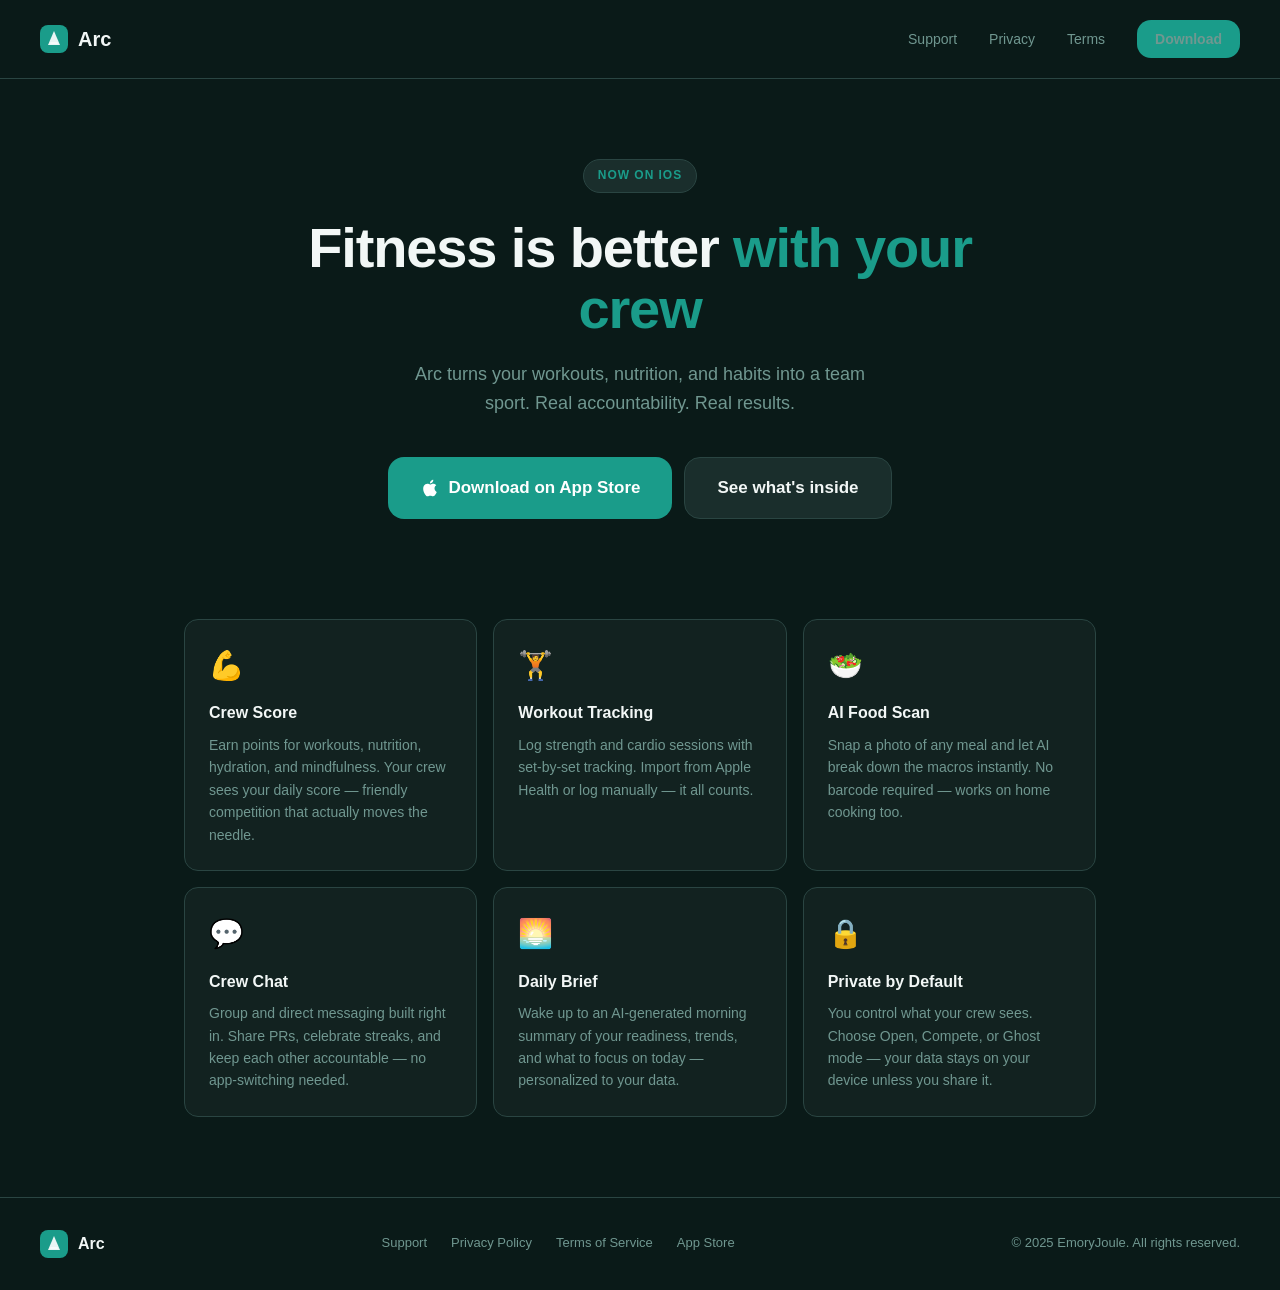
==== index.html @ b476a6c9 "Initial website: runarc.app landing, join, support, privacy, terms" ====
<!DOCTYPE html>
<html lang="en">
<head>
  <meta charset="UTF-8" />
  <meta name="viewport" content="width=device-width, initial-scale=1.0" />
  <title>Arc — Crew Fitness & Accountability</title>
  <meta name="description" content="Arc turns your fitness goals into a team sport. Track workouts, nutrition, and habits with your crew — and hold each other accountable." />
  <meta property="og:title" content="Arc — Crew Fitness & Accountability" />
  <meta property="og:description" content="Track workouts, nutrition, and habits with your crew." />
  <meta property="og:image" content="https://runarc.app/og-image.png" />
  <meta property="og:url" content="https://runarc.app" />
  <meta name="twitter:card" content="summary_large_image" />
  <link rel="stylesheet" href="/style.css" />
  <link rel="icon" href="/favicon.ico" />
</head>
<body>

<nav>
  <a href="/" class="nav-logo">
    <svg viewBox="0 0 28 28" fill="none" xmlns="http://www.w3.org/2000/svg">
      <rect width="28" height="28" rx="8" fill="#1a9c8a"/>
      <path d="M14 6L20 20H8L14 6Z" fill="white" opacity="0.9"/>
      <rect x="10" y="17" width="8" height="2" rx="1" fill="white" opacity="0.6"/>
    </svg>
    Arc
  </a>
  <div class="nav-links">
    <a href="/support">Support</a>
    <a href="/privacy">Privacy</a>
    <a href="/terms">Terms</a>
    <a href="https://apps.apple.com/app/id6771915576" class="btn btn-primary" style="padding: 8px 18px; font-size: 14px;">Download</a>
  </div>
</nav>

<section class="hero">
  <div class="hero-badge">Now on iOS</div>
  <h1>Fitness is better <span>with your crew</span></h1>
  <p>Arc turns your workouts, nutrition, and habits into a team sport. Real accountability. Real results.</p>
  <div class="hero-actions">
    <a href="https://apps.apple.com/app/id6771915576" class="btn btn-primary btn-large">
      <svg width="20" height="20" viewBox="0 0 24 24" fill="currentColor"><path d="M18.71 19.5c-.83 1.24-1.71 2.45-3.05 2.47-1.34.03-1.77-.79-3.29-.79-1.53 0-2 .77-3.27.82-1.31.05-2.3-1.32-3.14-2.53C4.25 17 2.94 12.45 4.7 9.39c.87-1.52 2.43-2.48 4.12-2.51 1.28-.02 2.5.87 3.29.87.78 0 2.26-1.07 3.8-.91.65.03 2.47.26 3.64 1.98-.09.06-2.17 1.28-2.15 3.81.03 3.02 2.65 4.03 2.68 4.04-.03.07-.42 1.44-1.38 2.83M13 3.5c.73-.83 1.94-1.46 2.94-1.5.13 1.17-.34 2.35-1.04 3.19-.69.85-1.83 1.51-2.95 1.42-.15-1.15.41-2.35 1.05-3.11z"/></svg>
      Download on App Store
    </a>
    <a href="#features" class="btn btn-secondary btn-large">See what's inside</a>
  </div>
</section>

<section class="features" id="features">
  <div class="feature-card">
    <span class="feature-icon">💪</span>
    <h3>Crew Score</h3>
    <p>Earn points for workouts, nutrition, hydration, and mindfulness. Your crew sees your daily score — friendly competition that actually moves the needle.</p>
  </div>
  <div class="feature-card">
    <span class="feature-icon">🏋️</span>
    <h3>Workout Tracking</h3>
    <p>Log strength and cardio sessions with set-by-set tracking. Import from Apple Health or log manually — it all counts.</p>
  </div>
  <div class="feature-card">
    <span class="feature-icon">🥗</span>
    <h3>AI Food Scan</h3>
    <p>Snap a photo of any meal and let AI break down the macros instantly. No barcode required — works on home cooking too.</p>
  </div>
  <div class="feature-card">
    <span class="feature-icon">💬</span>
    <h3>Crew Chat</h3>
    <p>Group and direct messaging built right in. Share PRs, celebrate streaks, and keep each other accountable — no app-switching needed.</p>
  </div>
  <div class="feature-card">
    <span class="feature-icon">🌅</span>
    <h3>Daily Brief</h3>
    <p>Wake up to an AI-generated morning summary of your readiness, trends, and what to focus on today — personalized to your data.</p>
  </div>
  <div class="feature-card">
    <span class="feature-icon">🔒</span>
    <h3>Private by Default</h3>
    <p>You control what your crew sees. Choose Open, Compete, or Ghost mode — your data stays on your device unless you share it.</p>
  </div>
</section>

<footer>
  <a href="/" class="nav-logo" style="font-size: 16px;">
    <svg viewBox="0 0 28 28" fill="none" width="22" height="22">
      <rect width="28" height="28" rx="8" fill="#1a9c8a"/>
      <path d="M14 6L20 20H8L14 6Z" fill="white" opacity="0.9"/>
      <rect x="10" y="17" width="8" height="2" rx="1" fill="white" opacity="0.6"/>
    </svg>
    Arc
  </a>
  <div class="footer-links">
    <a href="/support">Support</a>
    <a href="/privacy">Privacy Policy</a>
    <a href="/terms">Terms of Service</a>
    <a href="https://apps.apple.com/app/id6771915576">App Store</a>
  </div>
  <p class="footer-copy">&copy; 2025 EmoryJoule. All rights reserved.</p>
</footer>

</body>
</html>
---- style.css ----
:root {
  --bg: #0a1a18;
  --surface: #122220;
  --surface2: #1a2e2c;
  --border: #2a4542;
  --teal: #1a9c8a;
  --teal-light: #22b89e;
  --text: #f2f7f6;
  --muted: #709790;
  --amber: #f59e0b;
  --radius: 14px;
}

* { box-sizing: border-box; margin: 0; padding: 0; }

html { scroll-behavior: smooth; }

body {
  font-family: -apple-system, BlinkMacSystemFont, 'Segoe UI', Roboto, sans-serif;
  background: var(--bg);
  color: var(--text);
  line-height: 1.6;
  min-height: 100vh;
}

a { color: var(--teal); text-decoration: none; }
a:hover { color: var(--teal-light); }

/* ── Nav ── */
nav {
  display: flex;
  align-items: center;
  justify-content: space-between;
  padding: 20px 40px;
  border-bottom: 1px solid var(--border);
  background: var(--bg);
  position: sticky;
  top: 0;
  z-index: 100;
}

.nav-logo {
  display: flex;
  align-items: center;
  gap: 10px;
  font-size: 20px;
  font-weight: 700;
  color: var(--text);
  text-decoration: none;
}

.nav-logo svg { width: 28px; height: 28px; }

.nav-links { display: flex; gap: 32px; align-items: center; }
.nav-links a { color: var(--muted); font-size: 14px; transition: color 0.2s; }
.nav-links a:hover { color: var(--text); }

/* ── Buttons ── */
.btn {
  display: inline-flex;
  align-items: center;
  gap: 8px;
  padding: 12px 24px;
  border-radius: var(--radius);
  font-size: 15px;
  font-weight: 600;
  cursor: pointer;
  border: none;
  transition: opacity 0.2s, transform 0.1s;
  text-decoration: none;
}
.btn:hover { opacity: 0.88; transform: translateY(-1px); }
.btn:active { transform: translateY(0); }

.btn-primary { background: var(--teal); color: #fff; }
.btn-secondary { background: var(--surface2); color: var(--text); border: 1px solid var(--border); }
.btn-large { padding: 16px 32px; font-size: 17px; border-radius: 16px; }

/* ── Hero ── */
.hero {
  max-width: 720px;
  margin: 0 auto;
  padding: 80px 24px 60px;
  text-align: center;
}

.hero-badge {
  display: inline-block;
  background: var(--surface2);
  border: 1px solid var(--border);
  color: var(--teal);
  font-size: 12px;
  font-weight: 600;
  letter-spacing: 0.08em;
  text-transform: uppercase;
  padding: 6px 14px;
  border-radius: 100px;
  margin-bottom: 24px;
}

h1 {
  font-size: clamp(36px, 6vw, 56px);
  font-weight: 800;
  line-height: 1.1;
  letter-spacing: -0.02em;
  margin-bottom: 20px;
}

h1 span { color: var(--teal); }

.hero p {
  font-size: 18px;
  color: var(--muted);
  margin-bottom: 40px;
  max-width: 500px;
  margin-left: auto;
  margin-right: auto;
}

.hero-actions { display: flex; gap: 12px; justify-content: center; flex-wrap: wrap; }

/* ── Feature grid ── */
.features {
  max-width: 960px;
  margin: 0 auto;
  padding: 40px 24px 80px;
  display: grid;
  grid-template-columns: repeat(auto-fit, minmax(260px, 1fr));
  gap: 16px;
}

.feature-card {
  background: var(--surface);
  border: 1px solid var(--border);
  border-radius: var(--radius);
  padding: 24px;
}

.feature-icon {
  font-size: 28px;
  margin-bottom: 12px;
  display: block;
}

.feature-card h3 {
  font-size: 16px;
  font-weight: 700;
  margin-bottom: 8px;
  color: var(--text);
}

.feature-card p {
  font-size: 14px;
  color: var(--muted);
  line-height: 1.6;
}

/* ── Content page (privacy, terms, support) ── */
.content-page {
  max-width: 720px;
  margin: 0 auto;
  padding: 60px 24px 80px;
}

.content-page h1 {
  font-size: 36px;
  font-weight: 800;
  margin-bottom: 8px;
  text-align: left;
}

.content-page .updated {
  color: var(--muted);
  font-size: 14px;
  margin-bottom: 40px;
}

.content-page h2 {
  font-size: 20px;
  font-weight: 700;
  margin-top: 40px;
  margin-bottom: 12px;
  color: var(--text);
}

.content-page h3 {
  font-size: 16px;
  font-weight: 600;
  margin-top: 24px;
  margin-bottom: 8px;
  color: var(--text);
}

.content-page p {
  color: var(--muted);
  margin-bottom: 16px;
  line-height: 1.7;
}

.content-page ul, .content-page ol {
  padding-left: 20px;
  color: var(--muted);
  margin-bottom: 16px;
}

.content-page li {
  margin-bottom: 8px;
  line-height: 1.6;
}

.content-page a { color: var(--teal); }

.content-divider {
  border: none;
  border-top: 1px solid var(--border);
  margin: 40px 0;
}

/* ── Support cards ── */
.support-grid {
  display: grid;
  grid-template-columns: repeat(auto-fit, minmax(280px, 1fr));
  gap: 16px;
  margin-top: 32px;
}

.support-card {
  background: var(--surface);
  border: 1px solid var(--border);
  border-radius: var(--radius);
  padding: 24px;
}

.support-card h3 {
  font-size: 16px;
  font-weight: 700;
  margin-bottom: 8px;
  color: var(--text);
}

.support-card p { color: var(--muted); font-size: 14px; margin-bottom: 16px; }

/* ── Join / invite page ── */
.join-page {
  min-height: 100vh;
  display: flex;
  flex-direction: column;
  align-items: center;
  justify-content: center;
  padding: 40px 24px;
  text-align: center;
}

.join-card {
  background: var(--surface);
  border: 1px solid var(--border);
  border-radius: 20px;
  padding: 40px 32px;
  max-width: 440px;
  width: 100%;
}

.join-emoji { font-size: 48px; margin-bottom: 16px; display: block; }

.join-card h1 {
  font-size: 26px;
  font-weight: 800;
  margin-bottom: 8px;
  text-align: center;
}

.join-card .from {
  font-size: 15px;
  color: var(--muted);
  margin-bottom: 32px;
}

.join-card .from strong { color: var(--text); }

.join-actions { display: flex; flex-direction: column; gap: 12px; }

.join-note {
  margin-top: 20px;
  font-size: 13px;
  color: var(--muted);
}

/* ── Footer ── */
footer {
  border-top: 1px solid var(--border);
  padding: 32px 40px;
  display: flex;
  align-items: center;
  justify-content: space-between;
  flex-wrap: wrap;
  gap: 16px;
}

.footer-links { display: flex; gap: 24px; flex-wrap: wrap; }
.footer-links a { color: var(--muted); font-size: 13px; transition: color 0.2s; }
.footer-links a:hover { color: var(--text); }

.footer-copy { color: var(--muted); font-size: 13px; }

/* ── Responsive ── */
@media (max-width: 600px) {
  nav { padding: 16px 20px; }
  .nav-links { gap: 16px; }
  footer { padding: 24px 20px; flex-direction: column; align-items: flex-start; }
  .hero { padding: 60px 20px 40px; }
  .features { padding: 20px 20px 60px; }
  .content-page { padding: 40px 20px 60px; }
}
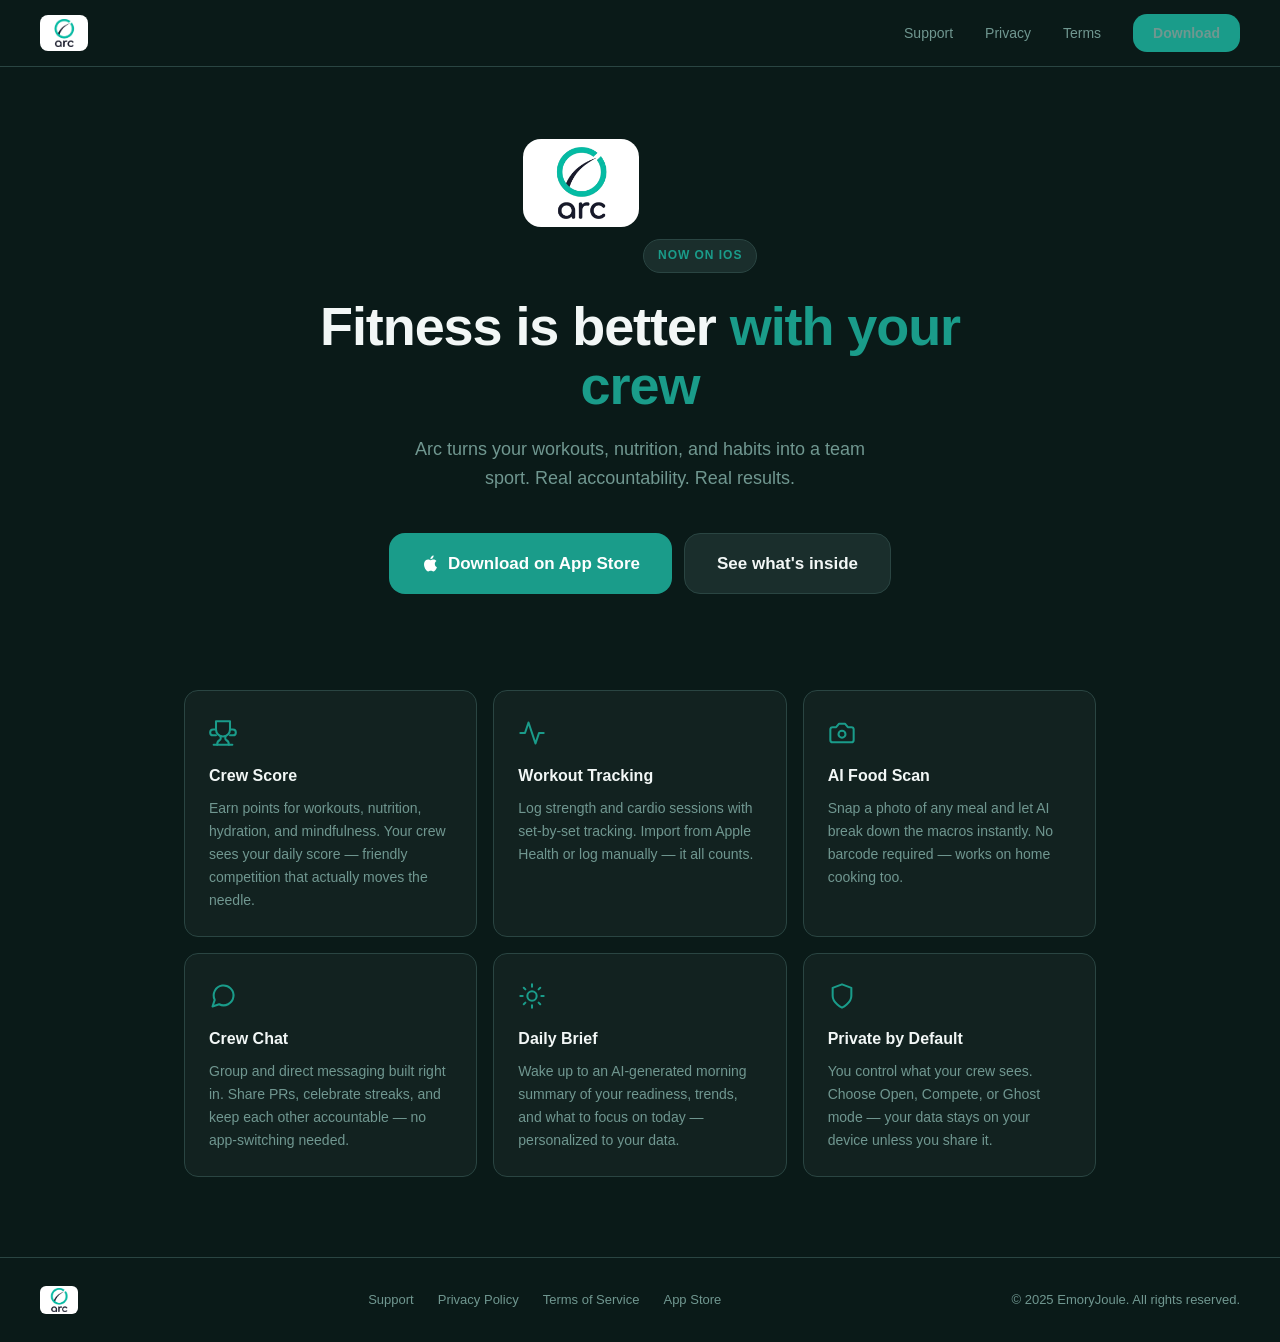
==== commit dea2f667: "Use real Arc logo, fix button text color, replace emoji with SVG icons - Replace placeholder SVG tri" ====
--- a/index.html
+++ b/index.html
@@ -7,38 +7,34 @@
   <meta name="description" content="Arc turns your fitness goals into a team sport. Track workouts, nutrition, and habits with your crew — and hold each other accountable." />
   <meta property="og:title" content="Arc — Crew Fitness & Accountability" />
   <meta property="og:description" content="Track workouts, nutrition, and habits with your crew." />
-  <meta property="og:image" content="https://runarc.app/og-image.png" />
+  <meta property="og:image" content="https://runarc.app/logo.png" />
   <meta property="og:url" content="https://runarc.app" />
   <meta name="twitter:card" content="summary_large_image" />
   <link rel="stylesheet" href="/style.css" />
-  <link rel="icon" href="/favicon.ico" />
+  <link rel="icon" href="/favicon.png" />
 </head>
 <body>
 
 <nav>
   <a href="/" class="nav-logo">
-    <svg viewBox="0 0 28 28" fill="none" xmlns="http://www.w3.org/2000/svg">
-      <rect width="28" height="28" rx="8" fill="#1a9c8a"/>
-      <path d="M14 6L20 20H8L14 6Z" fill="white" opacity="0.9"/>
-      <rect x="10" y="17" width="8" height="2" rx="1" fill="white" opacity="0.6"/>
-    </svg>
-    Arc
+    <img src="/logo.png" alt="Arc" />
   </a>
   <div class="nav-links">
     <a href="/support">Support</a>
     <a href="/privacy">Privacy</a>
     <a href="/terms">Terms</a>
-    <a href="https://apps.apple.com/app/id6771915576" class="btn btn-primary" style="padding: 8px 18px; font-size: 14px;">Download</a>
+    <a href="https://apps.apple.com/app/id6771915576" class="btn btn-primary" style="padding:8px 20px;font-size:14px;">Download</a>
   </div>
 </nav>
 
 <section class="hero">
+  <img src="/logo.png" alt="Arc" class="hero-logo" />
   <div class="hero-badge">Now on iOS</div>
   <h1>Fitness is better <span>with your crew</span></h1>
   <p>Arc turns your workouts, nutrition, and habits into a team sport. Real accountability. Real results.</p>
   <div class="hero-actions">
     <a href="https://apps.apple.com/app/id6771915576" class="btn btn-primary btn-large">
-      <svg width="20" height="20" viewBox="0 0 24 24" fill="currentColor"><path d="M18.71 19.5c-.83 1.24-1.71 2.45-3.05 2.47-1.34.03-1.77-.79-3.29-.79-1.53 0-2 .77-3.27.82-1.31.05-2.3-1.32-3.14-2.53C4.25 17 2.94 12.45 4.7 9.39c.87-1.52 2.43-2.48 4.12-2.51 1.28-.02 2.5.87 3.29.87.78 0 2.26-1.07 3.8-.91.65.03 2.47.26 3.64 1.98-.09.06-2.17 1.28-2.15 3.81.03 3.02 2.65 4.03 2.68 4.04-.03.07-.42 1.44-1.38 2.83M13 3.5c.73-.83 1.94-1.46 2.94-1.5.13 1.17-.34 2.35-1.04 3.19-.69.85-1.83 1.51-2.95 1.42-.15-1.15.41-2.35 1.05-3.11z"/></svg>
+      <svg width="19" height="19" viewBox="0 0 24 24" fill="currentColor" aria-hidden="true"><path d="M18.71 19.5c-.83 1.24-1.71 2.45-3.05 2.47-1.34.03-1.77-.79-3.29-.79-1.53 0-2 .77-3.27.82-1.31.05-2.3-1.32-3.14-2.53C4.25 17 2.94 12.45 4.7 9.39c.87-1.52 2.43-2.48 4.12-2.51 1.28-.02 2.5.87 3.29.87.78 0 2.26-1.07 3.8-.91.65.03 2.47.26 3.64 1.98-.09.06-2.17 1.28-2.15 3.81.03 3.02 2.65 4.03 2.68 4.04-.03.07-.42 1.44-1.38 2.83M13 3.5c.73-.83 1.94-1.46 2.94-1.5.13 1.17-.34 2.35-1.04 3.19-.69.85-1.83 1.51-2.95 1.42-.15-1.15.41-2.35 1.05-3.11z"/></svg>
       Download on App Store
     </a>
     <a href="#features" class="btn btn-secondary btn-large">See what's inside</a>
@@ -46,46 +42,67 @@
 </section>
 
 <section class="features" id="features">
+
   <div class="feature-card">
-    <span class="feature-icon">💪</span>
+    <svg class="feature-icon" width="28" height="28" viewBox="0 0 24 24" fill="none" stroke="currentColor" stroke-width="1.75" stroke-linecap="round" stroke-linejoin="round" aria-hidden="true">
+      <path d="M6 9H3.5a2.5 2.5 0 0 0 0 5H6"/>
+      <path d="M18 9h2.5a2.5 2.5 0 0 1 0 5H18"/>
+      <path d="M4 22h16"/>
+      <path d="M10 14.66V17c0 .55-.47.98-.97 1.21C7.85 18.75 7 20.24 7 22"/>
+      <path d="M14 14.66V17c0 .55.47.98.97 1.21C16.15 18.75 17 20.24 17 22"/>
+      <path d="M18 2H6v7a6 6 0 0 0 12 0V2Z"/>
+    </svg>
     <h3>Crew Score</h3>
     <p>Earn points for workouts, nutrition, hydration, and mindfulness. Your crew sees your daily score — friendly competition that actually moves the needle.</p>
   </div>
+
   <div class="feature-card">
-    <span class="feature-icon">🏋️</span>
+    <svg class="feature-icon" width="28" height="28" viewBox="0 0 24 24" fill="none" stroke="currentColor" stroke-width="1.75" stroke-linecap="round" stroke-linejoin="round" aria-hidden="true">
+      <polyline points="22 12 18 12 15 21 9 3 6 12 2 12"/>
+    </svg>
     <h3>Workout Tracking</h3>
     <p>Log strength and cardio sessions with set-by-set tracking. Import from Apple Health or log manually — it all counts.</p>
   </div>
+
   <div class="feature-card">
-    <span class="feature-icon">🥗</span>
+    <svg class="feature-icon" width="28" height="28" viewBox="0 0 24 24" fill="none" stroke="currentColor" stroke-width="1.75" stroke-linecap="round" stroke-linejoin="round" aria-hidden="true">
+      <path d="M14.5 4h-5L7 7H4a2 2 0 0 0-2 2v9a2 2 0 0 0 2 2h16a2 2 0 0 0 2-2V9a2 2 0 0 0-2-2h-3l-2.5-3z"/>
+      <circle cx="12" cy="13" r="3"/>
+    </svg>
     <h3>AI Food Scan</h3>
     <p>Snap a photo of any meal and let AI break down the macros instantly. No barcode required — works on home cooking too.</p>
   </div>
+
   <div class="feature-card">
-    <span class="feature-icon">💬</span>
+    <svg class="feature-icon" width="28" height="28" viewBox="0 0 24 24" fill="none" stroke="currentColor" stroke-width="1.75" stroke-linecap="round" stroke-linejoin="round" aria-hidden="true">
+      <path d="m3 21 1.9-5.7a8.5 8.5 0 1 1 3.8 3.8z"/>
+    </svg>
     <h3>Crew Chat</h3>
     <p>Group and direct messaging built right in. Share PRs, celebrate streaks, and keep each other accountable — no app-switching needed.</p>
   </div>
+
   <div class="feature-card">
-    <span class="feature-icon">🌅</span>
+    <svg class="feature-icon" width="28" height="28" viewBox="0 0 24 24" fill="none" stroke="currentColor" stroke-width="1.75" stroke-linecap="round" stroke-linejoin="round" aria-hidden="true">
+      <circle cx="12" cy="12" r="4"/>
+      <path d="M12 2v2M12 20v2M4.93 4.93l1.41 1.41M17.66 17.66l1.41 1.41M2 12h2M20 12h2M6.34 17.66l-1.41 1.41M19.07 4.93l-1.41 1.41"/>
+    </svg>
     <h3>Daily Brief</h3>
     <p>Wake up to an AI-generated morning summary of your readiness, trends, and what to focus on today — personalized to your data.</p>
   </div>
+
   <div class="feature-card">
-    <span class="feature-icon">🔒</span>
+    <svg class="feature-icon" width="28" height="28" viewBox="0 0 24 24" fill="none" stroke="currentColor" stroke-width="1.75" stroke-linecap="round" stroke-linejoin="round" aria-hidden="true">
+      <path d="M12 22s8-4 8-10V5l-8-3-8 3v7c0 6 8 10 8 10z"/>
+    </svg>
     <h3>Private by Default</h3>
     <p>You control what your crew sees. Choose Open, Compete, or Ghost mode — your data stays on your device unless you share it.</p>
   </div>
+
 </section>
 
 <footer>
-  <a href="/" class="nav-logo" style="font-size: 16px;">
-    <svg viewBox="0 0 28 28" fill="none" width="22" height="22">
-      <rect width="28" height="28" rx="8" fill="#1a9c8a"/>
-      <path d="M14 6L20 20H8L14 6Z" fill="white" opacity="0.9"/>
-      <rect x="10" y="17" width="8" height="2" rx="1" fill="white" opacity="0.6"/>
-    </svg>
-    Arc
+  <a href="/" class="footer-logo">
+    <img src="/logo.png" alt="Arc" />
   </a>
   <div class="footer-links">
     <a href="/support">Support</a>
--- a/style.css
+++ b/style.css
@@ -12,7 +12,6 @@
 }
 
 * { box-sizing: border-box; margin: 0; padding: 0; }
-
 html { scroll-behavior: smooth; }
 
 body {
@@ -25,13 +24,18 @@
 
 a { color: var(--teal); text-decoration: none; }
 a:hover { color: var(--teal-light); }
+
+/* Force correct text color on button links regardless of anchor defaults */
+a.btn                              { color: inherit; }
+a.btn-primary, a.btn-primary:visited, a.btn-primary:hover { color: #fff; }
+a.btn-secondary, a.btn-secondary:visited { color: var(--text); }
 
 /* ── Nav ── */
 nav {
   display: flex;
   align-items: center;
   justify-content: space-between;
-  padding: 20px 40px;
+  padding: 14px 40px;
   border-bottom: 1px solid var(--border);
   background: var(--bg);
   position: sticky;
@@ -39,26 +43,25 @@
   z-index: 100;
 }
 
-.nav-logo {
-  display: flex;
-  align-items: center;
-  gap: 10px;
-  font-size: 20px;
-  font-weight: 700;
-  color: var(--text);
-  text-decoration: none;
-}
-
-.nav-logo svg { width: 28px; height: 28px; }
+.nav-logo { display: flex; align-items: center; text-decoration: none; }
+.nav-logo img {
+  height: 36px;
+  width: auto;
+  background: #fff;
+  border-radius: 8px;
+  padding: 4px 10px;
+  display: block;
+}
 
 .nav-links { display: flex; gap: 32px; align-items: center; }
-.nav-links a { color: var(--muted); font-size: 14px; transition: color 0.2s; }
+.nav-links a { color: var(--muted); font-size: 14px; transition: color 0.2s; text-decoration: none; }
 .nav-links a:hover { color: var(--text); }
 
 /* ── Buttons ── */
 .btn {
   display: inline-flex;
   align-items: center;
+  justify-content: center;
   gap: 8px;
   padding: 12px 24px;
   border-radius: var(--radius);
@@ -68,11 +71,12 @@
   border: none;
   transition: opacity 0.2s, transform 0.1s;
   text-decoration: none;
+  white-space: nowrap;
 }
 .btn:hover { opacity: 0.88; transform: translateY(-1px); }
 .btn:active { transform: translateY(0); }
 
-.btn-primary { background: var(--teal); color: #fff; }
+.btn-primary  { background: var(--teal);     color: #fff; }
 .btn-secondary { background: var(--surface2); color: var(--text); border: 1px solid var(--border); }
 .btn-large { padding: 16px 32px; font-size: 17px; border-radius: 16px; }
 
@@ -80,8 +84,18 @@
 .hero {
   max-width: 720px;
   margin: 0 auto;
-  padding: 80px 24px 60px;
+  padding: 72px 24px 56px;
   text-align: center;
+}
+
+.hero-logo {
+  height: 88px;
+  width: auto;
+  background: #fff;
+  border-radius: 18px;
+  padding: 8px 22px;
+  margin-bottom: 32px;
+  display: inline-block;
 }
 
 .hero-badge {
@@ -99,7 +113,7 @@
 }
 
 h1 {
-  font-size: clamp(36px, 6vw, 56px);
+  font-size: clamp(34px, 6vw, 54px);
   font-weight: 800;
   line-height: 1.1;
   letter-spacing: -0.02em;
@@ -133,13 +147,13 @@
   background: var(--surface);
   border: 1px solid var(--border);
   border-radius: var(--radius);
-  padding: 24px;
+  padding: 28px 24px 24px;
 }
 
 .feature-icon {
-  font-size: 28px;
-  margin-bottom: 12px;
   display: block;
+  margin-bottom: 16px;
+  color: var(--teal);
 }
 
 .feature-card h3 {
@@ -152,10 +166,10 @@
 .feature-card p {
   font-size: 14px;
   color: var(--muted);
-  line-height: 1.6;
-}
-
-/* ── Content page (privacy, terms, support) ── */
+  line-height: 1.65;
+}
+
+/* ── Content pages (support, privacy, terms) ── */
 .content-page {
   max-width: 720px;
   margin: 0 auto;
@@ -228,7 +242,13 @@
   background: var(--surface);
   border: 1px solid var(--border);
   border-radius: var(--radius);
-  padding: 24px;
+  padding: 28px 24px 24px;
+}
+
+.support-icon {
+  display: block;
+  color: var(--teal);
+  margin-bottom: 14px;
 }
 
 .support-card h3 {
@@ -238,11 +258,11 @@
   color: var(--text);
 }
 
-.support-card p { color: var(--muted); font-size: 14px; margin-bottom: 16px; }
+.support-card p { color: var(--muted); font-size: 14px; margin-bottom: 20px; line-height: 1.6; }
 
 /* ── Join / invite page ── */
 .join-page {
-  min-height: 100vh;
+  min-height: calc(100vh - 120px);
   display: flex;
   flex-direction: column;
   align-items: center;
@@ -273,6 +293,7 @@
   font-size: 15px;
   color: var(--muted);
   margin-bottom: 32px;
+  line-height: 1.6;
 }
 
 .join-card .from strong { color: var(--text); }
@@ -283,12 +304,13 @@
   margin-top: 20px;
   font-size: 13px;
   color: var(--muted);
+  line-height: 1.5;
 }
 
 /* ── Footer ── */
 footer {
   border-top: 1px solid var(--border);
-  padding: 32px 40px;
+  padding: 28px 40px;
   display: flex;
   align-items: center;
   justify-content: space-between;
@@ -296,18 +318,31 @@
   gap: 16px;
 }
 
+.footer-logo { display: flex; align-items: center; text-decoration: none; }
+.footer-logo img {
+  height: 28px;
+  width: auto;
+  background: #fff;
+  border-radius: 6px;
+  padding: 2px 7px;
+  display: block;
+}
+
 .footer-links { display: flex; gap: 24px; flex-wrap: wrap; }
-.footer-links a { color: var(--muted); font-size: 13px; transition: color 0.2s; }
+.footer-links a { color: var(--muted); font-size: 13px; transition: color 0.2s; text-decoration: none; }
 .footer-links a:hover { color: var(--text); }
 
 .footer-copy { color: var(--muted); font-size: 13px; }
 
 /* ── Responsive ── */
 @media (max-width: 600px) {
-  nav { padding: 16px 20px; }
+  nav { padding: 12px 20px; }
   .nav-links { gap: 16px; }
+  .nav-links a[href="/support"], .nav-links a[href="/privacy"], .nav-links a[href="/terms"] { display: none; }
   footer { padding: 24px 20px; flex-direction: column; align-items: flex-start; }
-  .hero { padding: 60px 20px 40px; }
+  .hero { padding: 52px 20px 36px; }
+  .hero-logo { height: 68px; }
   .features { padding: 20px 20px 60px; }
   .content-page { padding: 40px 20px 60px; }
-}
+  .join-card { padding: 32px 20px; }
+}
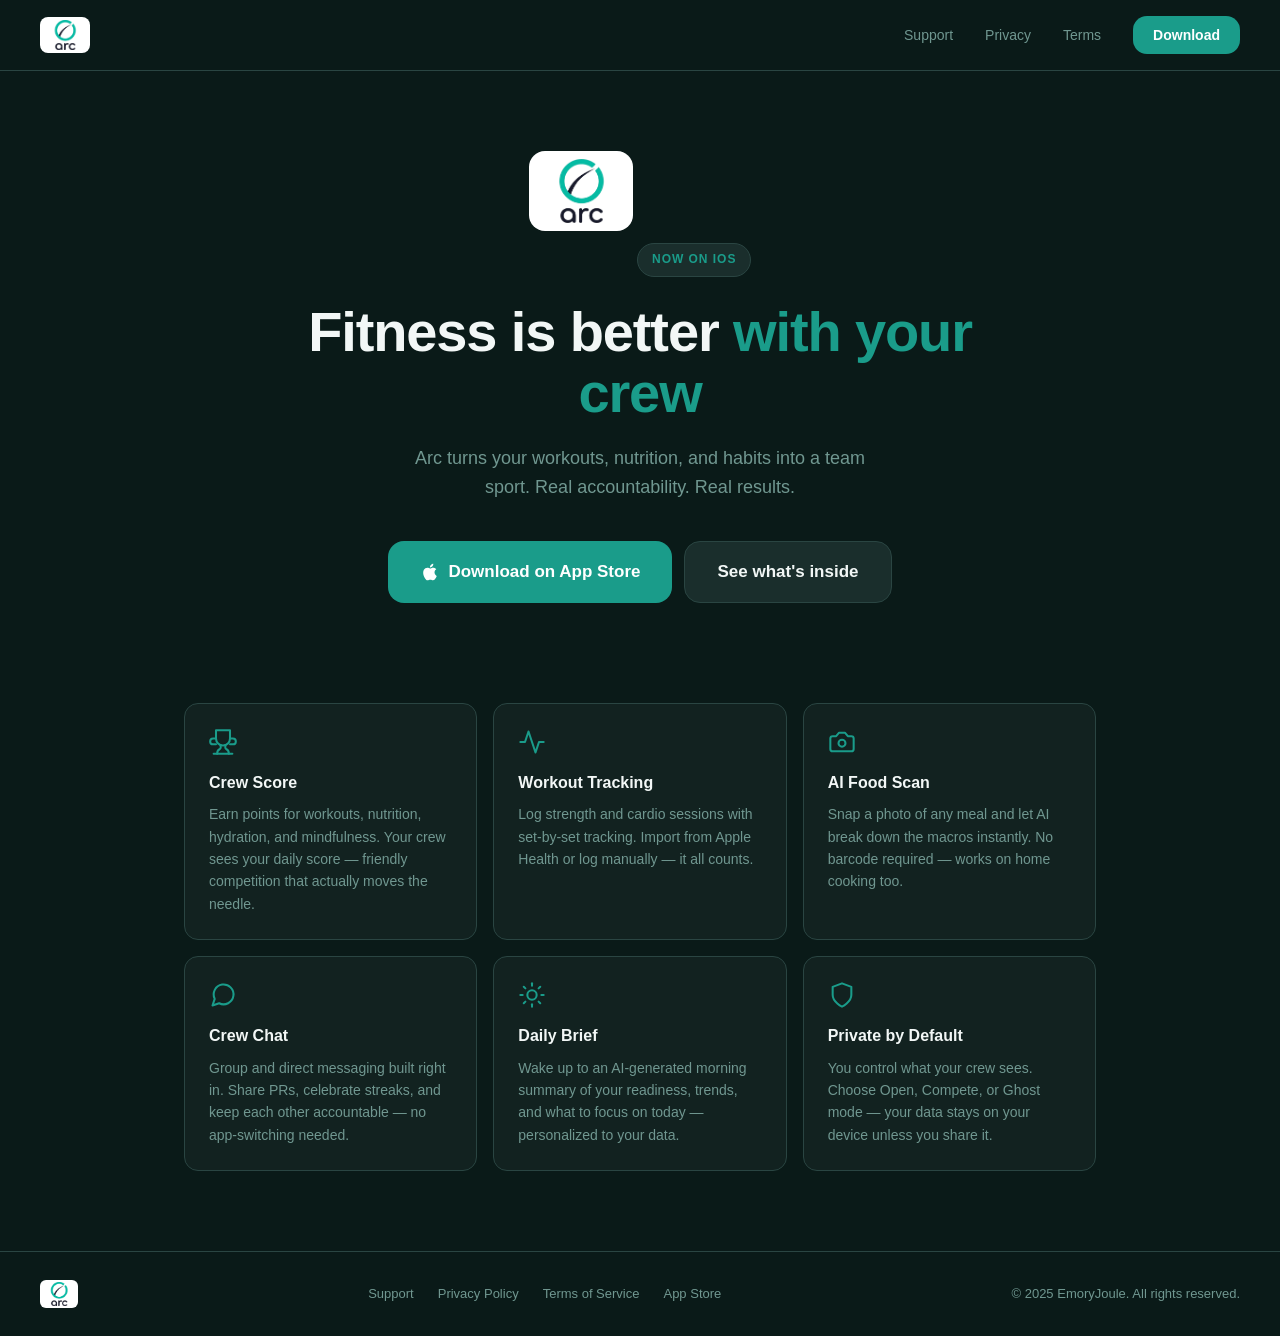
==== commit 51976e13: "Use real logo, clean SVG icons, fix button text color - Replace placeholder triangle SVG with logo.p" ====
--- a/index.html
+++ b/index.html
@@ -7,7 +7,7 @@
   <meta name="description" content="Arc turns your fitness goals into a team sport. Track workouts, nutrition, and habits with your crew — and hold each other accountable." />
   <meta property="og:title" content="Arc — Crew Fitness & Accountability" />
   <meta property="og:description" content="Track workouts, nutrition, and habits with your crew." />
-  <meta property="og:image" content="https://runarc.app/logo.png" />
+  <meta property="og:image" content="https://runarc.app/og-image.png" />
   <meta property="og:url" content="https://runarc.app" />
   <meta name="twitter:card" content="summary_large_image" />
   <link rel="stylesheet" href="/style.css" />
@@ -34,7 +34,7 @@
   <p>Arc turns your workouts, nutrition, and habits into a team sport. Real accountability. Real results.</p>
   <div class="hero-actions">
     <a href="https://apps.apple.com/app/id6771915576" class="btn btn-primary btn-large">
-      <svg width="19" height="19" viewBox="0 0 24 24" fill="currentColor" aria-hidden="true"><path d="M18.71 19.5c-.83 1.24-1.71 2.45-3.05 2.47-1.34.03-1.77-.79-3.29-.79-1.53 0-2 .77-3.27.82-1.31.05-2.3-1.32-3.14-2.53C4.25 17 2.94 12.45 4.7 9.39c.87-1.52 2.43-2.48 4.12-2.51 1.28-.02 2.5.87 3.29.87.78 0 2.26-1.07 3.8-.91.65.03 2.47.26 3.64 1.98-.09.06-2.17 1.28-2.15 3.81.03 3.02 2.65 4.03 2.68 4.04-.03.07-.42 1.44-1.38 2.83M13 3.5c.73-.83 1.94-1.46 2.94-1.5.13 1.17-.34 2.35-1.04 3.19-.69.85-1.83 1.51-2.95 1.42-.15-1.15.41-2.35 1.05-3.11z"/></svg>
+      <svg width="20" height="20" viewBox="0 0 24 24" fill="currentColor" aria-hidden="true"><path d="M18.71 19.5c-.83 1.24-1.71 2.45-3.05 2.47-1.34.03-1.77-.79-3.29-.79-1.53 0-2 .77-3.27.82-1.31.05-2.3-1.32-3.14-2.53C4.25 17 2.94 12.45 4.7 9.39c.87-1.52 2.43-2.48 4.12-2.51 1.28-.02 2.5.87 3.29.87.78 0 2.26-1.07 3.8-.91.65.03 2.47.26 3.64 1.98-.09.06-2.17 1.28-2.15 3.81.03 3.02 2.65 4.03 2.68 4.04-.03.07-.42 1.44-1.38 2.83M13 3.5c.73-.83 1.94-1.46 2.94-1.5.13 1.17-.34 2.35-1.04 3.19-.69.85-1.83 1.51-2.95 1.42-.15-1.15.41-2.35 1.05-3.11z"/></svg>
       Download on App Store
     </a>
     <a href="#features" class="btn btn-secondary btn-large">See what's inside</a>
@@ -44,7 +44,7 @@
 <section class="features" id="features">
 
   <div class="feature-card">
-    <svg class="feature-icon" width="28" height="28" viewBox="0 0 24 24" fill="none" stroke="currentColor" stroke-width="1.75" stroke-linecap="round" stroke-linejoin="round" aria-hidden="true">
+    <svg class="feature-icon" viewBox="0 0 24 24" fill="none" stroke="currentColor" stroke-width="1.75" stroke-linecap="round" stroke-linejoin="round" aria-hidden="true">
       <path d="M6 9H3.5a2.5 2.5 0 0 0 0 5H6"/>
       <path d="M18 9h2.5a2.5 2.5 0 0 1 0 5H18"/>
       <path d="M4 22h16"/>
@@ -57,7 +57,7 @@
   </div>
 
   <div class="feature-card">
-    <svg class="feature-icon" width="28" height="28" viewBox="0 0 24 24" fill="none" stroke="currentColor" stroke-width="1.75" stroke-linecap="round" stroke-linejoin="round" aria-hidden="true">
+    <svg class="feature-icon" viewBox="0 0 24 24" fill="none" stroke="currentColor" stroke-width="1.75" stroke-linecap="round" stroke-linejoin="round" aria-hidden="true">
       <polyline points="22 12 18 12 15 21 9 3 6 12 2 12"/>
     </svg>
     <h3>Workout Tracking</h3>
@@ -65,7 +65,7 @@
   </div>
 
   <div class="feature-card">
-    <svg class="feature-icon" width="28" height="28" viewBox="0 0 24 24" fill="none" stroke="currentColor" stroke-width="1.75" stroke-linecap="round" stroke-linejoin="round" aria-hidden="true">
+    <svg class="feature-icon" viewBox="0 0 24 24" fill="none" stroke="currentColor" stroke-width="1.75" stroke-linecap="round" stroke-linejoin="round" aria-hidden="true">
       <path d="M14.5 4h-5L7 7H4a2 2 0 0 0-2 2v9a2 2 0 0 0 2 2h16a2 2 0 0 0 2-2V9a2 2 0 0 0-2-2h-3l-2.5-3z"/>
       <circle cx="12" cy="13" r="3"/>
     </svg>
@@ -74,7 +74,7 @@
   </div>
 
   <div class="feature-card">
-    <svg class="feature-icon" width="28" height="28" viewBox="0 0 24 24" fill="none" stroke="currentColor" stroke-width="1.75" stroke-linecap="round" stroke-linejoin="round" aria-hidden="true">
+    <svg class="feature-icon" viewBox="0 0 24 24" fill="none" stroke="currentColor" stroke-width="1.75" stroke-linecap="round" stroke-linejoin="round" aria-hidden="true">
       <path d="m3 21 1.9-5.7a8.5 8.5 0 1 1 3.8 3.8z"/>
     </svg>
     <h3>Crew Chat</h3>
@@ -82,16 +82,19 @@
   </div>
 
   <div class="feature-card">
-    <svg class="feature-icon" width="28" height="28" viewBox="0 0 24 24" fill="none" stroke="currentColor" stroke-width="1.75" stroke-linecap="round" stroke-linejoin="round" aria-hidden="true">
+    <svg class="feature-icon" viewBox="0 0 24 24" fill="none" stroke="currentColor" stroke-width="1.75" stroke-linecap="round" stroke-linejoin="round" aria-hidden="true">
       <circle cx="12" cy="12" r="4"/>
-      <path d="M12 2v2M12 20v2M4.93 4.93l1.41 1.41M17.66 17.66l1.41 1.41M2 12h2M20 12h2M6.34 17.66l-1.41 1.41M19.07 4.93l-1.41 1.41"/>
+      <path d="M12 2v2"/><path d="M12 20v2"/>
+      <path d="m4.93 4.93 1.41 1.41"/><path d="m17.66 17.66 1.41 1.41"/>
+      <path d="M2 12h2"/><path d="M20 12h2"/>
+      <path d="m6.34 17.66-1.41 1.41"/><path d="m19.07 4.93-1.41 1.41"/>
     </svg>
     <h3>Daily Brief</h3>
     <p>Wake up to an AI-generated morning summary of your readiness, trends, and what to focus on today — personalized to your data.</p>
   </div>
 
   <div class="feature-card">
-    <svg class="feature-icon" width="28" height="28" viewBox="0 0 24 24" fill="none" stroke="currentColor" stroke-width="1.75" stroke-linecap="round" stroke-linejoin="round" aria-hidden="true">
+    <svg class="feature-icon" viewBox="0 0 24 24" fill="none" stroke="currentColor" stroke-width="1.75" stroke-linecap="round" stroke-linejoin="round" aria-hidden="true">
       <path d="M12 22s8-4 8-10V5l-8-3-8 3v7c0 6 8 10 8 10z"/>
     </svg>
     <h3>Private by Default</h3>
--- a/style.css
+++ b/style.css
@@ -12,6 +12,7 @@
 }
 
 * { box-sizing: border-box; margin: 0; padding: 0; }
+
 html { scroll-behavior: smooth; }
 
 body {
@@ -25,17 +26,12 @@
 a { color: var(--teal); text-decoration: none; }
 a:hover { color: var(--teal-light); }
 
-/* Force correct text color on button links regardless of anchor defaults */
-a.btn                              { color: inherit; }
-a.btn-primary, a.btn-primary:visited, a.btn-primary:hover { color: #fff; }
-a.btn-secondary, a.btn-secondary:visited { color: var(--text); }
-
 /* ── Nav ── */
 nav {
   display: flex;
   align-items: center;
   justify-content: space-between;
-  padding: 14px 40px;
+  padding: 16px 40px;
   border-bottom: 1px solid var(--border);
   background: var(--bg);
   position: sticky;
@@ -47,21 +43,20 @@
 .nav-logo img {
   height: 36px;
   width: auto;
-  background: #fff;
+  background: white;
   border-radius: 8px;
-  padding: 4px 10px;
+  padding: 3px 10px;
   display: block;
 }
 
 .nav-links { display: flex; gap: 32px; align-items: center; }
-.nav-links a { color: var(--muted); font-size: 14px; transition: color 0.2s; text-decoration: none; }
+.nav-links a { color: var(--muted); font-size: 14px; transition: color 0.2s; }
 .nav-links a:hover { color: var(--text); }
 
 /* ── Buttons ── */
 .btn {
   display: inline-flex;
   align-items: center;
-  justify-content: center;
   gap: 8px;
   padding: 12px 24px;
   border-radius: var(--radius);
@@ -71,29 +66,32 @@
   border: none;
   transition: opacity 0.2s, transform 0.1s;
   text-decoration: none;
-  white-space: nowrap;
 }
 .btn:hover { opacity: 0.88; transform: translateY(-1px); }
 .btn:active { transform: translateY(0); }
 
-.btn-primary  { background: var(--teal);     color: #fff; }
+.btn-primary { background: var(--teal); color: #fff; }
 .btn-secondary { background: var(--surface2); color: var(--text); border: 1px solid var(--border); }
 .btn-large { padding: 16px 32px; font-size: 17px; border-radius: 16px; }
+
+/* Anchor-based buttons must override the global `a { color: var(--teal) }` rule */
+a.btn-primary, a.btn-primary:visited, a.btn-primary:hover { color: #fff; }
+a.btn-secondary, a.btn-secondary:visited, a.btn-secondary:hover { color: var(--text); }
 
 /* ── Hero ── */
 .hero {
   max-width: 720px;
   margin: 0 auto;
-  padding: 72px 24px 56px;
+  padding: 80px 24px 60px;
   text-align: center;
 }
 
 .hero-logo {
-  height: 88px;
+  height: 80px;
   width: auto;
-  background: #fff;
-  border-radius: 18px;
-  padding: 8px 22px;
+  background: white;
+  border-radius: 16px;
+  padding: 8px 20px;
   margin-bottom: 32px;
   display: inline-block;
 }
@@ -113,7 +111,7 @@
 }
 
 h1 {
-  font-size: clamp(34px, 6vw, 54px);
+  font-size: clamp(36px, 6vw, 56px);
   font-weight: 800;
   line-height: 1.1;
   letter-spacing: -0.02em;
@@ -147,13 +145,15 @@
   background: var(--surface);
   border: 1px solid var(--border);
   border-radius: var(--radius);
-  padding: 28px 24px 24px;
+  padding: 24px;
 }
 
 .feature-icon {
-  display: block;
-  margin-bottom: 16px;
+  width: 28px;
+  height: 28px;
   color: var(--teal);
+  margin-bottom: 14px;
+  display: block;
 }
 
 .feature-card h3 {
@@ -166,69 +166,25 @@
 .feature-card p {
   font-size: 14px;
   color: var(--muted);
-  line-height: 1.65;
-}
-
-/* ── Content pages (support, privacy, terms) ── */
+  line-height: 1.6;
+}
+
+/* ── Content pages ── */
 .content-page {
   max-width: 720px;
   margin: 0 auto;
   padding: 60px 24px 80px;
 }
 
-.content-page h1 {
-  font-size: 36px;
-  font-weight: 800;
-  margin-bottom: 8px;
-  text-align: left;
-}
-
-.content-page .updated {
-  color: var(--muted);
-  font-size: 14px;
-  margin-bottom: 40px;
-}
-
-.content-page h2 {
-  font-size: 20px;
-  font-weight: 700;
-  margin-top: 40px;
-  margin-bottom: 12px;
-  color: var(--text);
-}
-
-.content-page h3 {
-  font-size: 16px;
-  font-weight: 600;
-  margin-top: 24px;
-  margin-bottom: 8px;
-  color: var(--text);
-}
-
-.content-page p {
-  color: var(--muted);
-  margin-bottom: 16px;
-  line-height: 1.7;
-}
-
-.content-page ul, .content-page ol {
-  padding-left: 20px;
-  color: var(--muted);
-  margin-bottom: 16px;
-}
-
-.content-page li {
-  margin-bottom: 8px;
-  line-height: 1.6;
-}
-
+.content-page h1 { font-size: 36px; font-weight: 800; margin-bottom: 8px; text-align: left; }
+.content-page .updated { color: var(--muted); font-size: 14px; margin-bottom: 40px; }
+.content-page h2 { font-size: 20px; font-weight: 700; margin-top: 40px; margin-bottom: 12px; color: var(--text); }
+.content-page h3 { font-size: 16px; font-weight: 600; margin-top: 24px; margin-bottom: 8px; color: var(--text); }
+.content-page p { color: var(--muted); margin-bottom: 16px; line-height: 1.7; }
+.content-page ul, .content-page ol { padding-left: 20px; color: var(--muted); margin-bottom: 16px; }
+.content-page li { margin-bottom: 8px; line-height: 1.6; }
 .content-page a { color: var(--teal); }
-
-.content-divider {
-  border: none;
-  border-top: 1px solid var(--border);
-  margin: 40px 0;
-}
+.content-divider { border: none; border-top: 1px solid var(--border); margin: 40px 0; }
 
 /* ── Support cards ── */
 .support-grid {
@@ -242,27 +198,23 @@
   background: var(--surface);
   border: 1px solid var(--border);
   border-radius: var(--radius);
-  padding: 28px 24px 24px;
+  padding: 24px;
 }
 
 .support-icon {
-  display: block;
+  width: 28px;
+  height: 28px;
   color: var(--teal);
-  margin-bottom: 14px;
-}
-
-.support-card h3 {
-  font-size: 16px;
-  font-weight: 700;
-  margin-bottom: 8px;
-  color: var(--text);
-}
-
-.support-card p { color: var(--muted); font-size: 14px; margin-bottom: 20px; line-height: 1.6; }
-
-/* ── Join / invite page ── */
+  margin-bottom: 12px;
+  display: block;
+}
+
+.support-card h3 { font-size: 16px; font-weight: 700; margin-bottom: 8px; color: var(--text); }
+.support-card p { color: var(--muted); font-size: 14px; margin-bottom: 16px; }
+
+/* ── Join page ── */
 .join-page {
-  min-height: calc(100vh - 120px);
+  min-height: 100vh;
   display: flex;
   flex-direction: column;
   align-items: center;
@@ -281,31 +233,11 @@
 }
 
 .join-emoji { font-size: 48px; margin-bottom: 16px; display: block; }
-
-.join-card h1 {
-  font-size: 26px;
-  font-weight: 800;
-  margin-bottom: 8px;
-  text-align: center;
-}
-
-.join-card .from {
-  font-size: 15px;
-  color: var(--muted);
-  margin-bottom: 32px;
-  line-height: 1.6;
-}
-
+.join-card h1 { font-size: 26px; font-weight: 800; margin-bottom: 8px; text-align: center; }
+.join-card .from { font-size: 15px; color: var(--muted); margin-bottom: 32px; }
 .join-card .from strong { color: var(--text); }
-
 .join-actions { display: flex; flex-direction: column; gap: 12px; }
-
-.join-note {
-  margin-top: 20px;
-  font-size: 13px;
-  color: var(--muted);
-  line-height: 1.5;
-}
+.join-note { margin-top: 20px; font-size: 13px; color: var(--muted); }
 
 /* ── Footer ── */
 footer {
@@ -322,27 +254,24 @@
 .footer-logo img {
   height: 28px;
   width: auto;
-  background: #fff;
+  background: white;
   border-radius: 6px;
   padding: 2px 7px;
   display: block;
 }
 
 .footer-links { display: flex; gap: 24px; flex-wrap: wrap; }
-.footer-links a { color: var(--muted); font-size: 13px; transition: color 0.2s; text-decoration: none; }
+.footer-links a { color: var(--muted); font-size: 13px; transition: color 0.2s; }
 .footer-links a:hover { color: var(--text); }
-
 .footer-copy { color: var(--muted); font-size: 13px; }
 
 /* ── Responsive ── */
 @media (max-width: 600px) {
   nav { padding: 12px 20px; }
   .nav-links { gap: 16px; }
-  .nav-links a[href="/support"], .nav-links a[href="/privacy"], .nav-links a[href="/terms"] { display: none; }
   footer { padding: 24px 20px; flex-direction: column; align-items: flex-start; }
   .hero { padding: 52px 20px 36px; }
-  .hero-logo { height: 68px; }
+  .hero-logo { height: 64px; }
   .features { padding: 20px 20px 60px; }
   .content-page { padding: 40px 20px 60px; }
-  .join-card { padding: 32px 20px; }
-}
+}
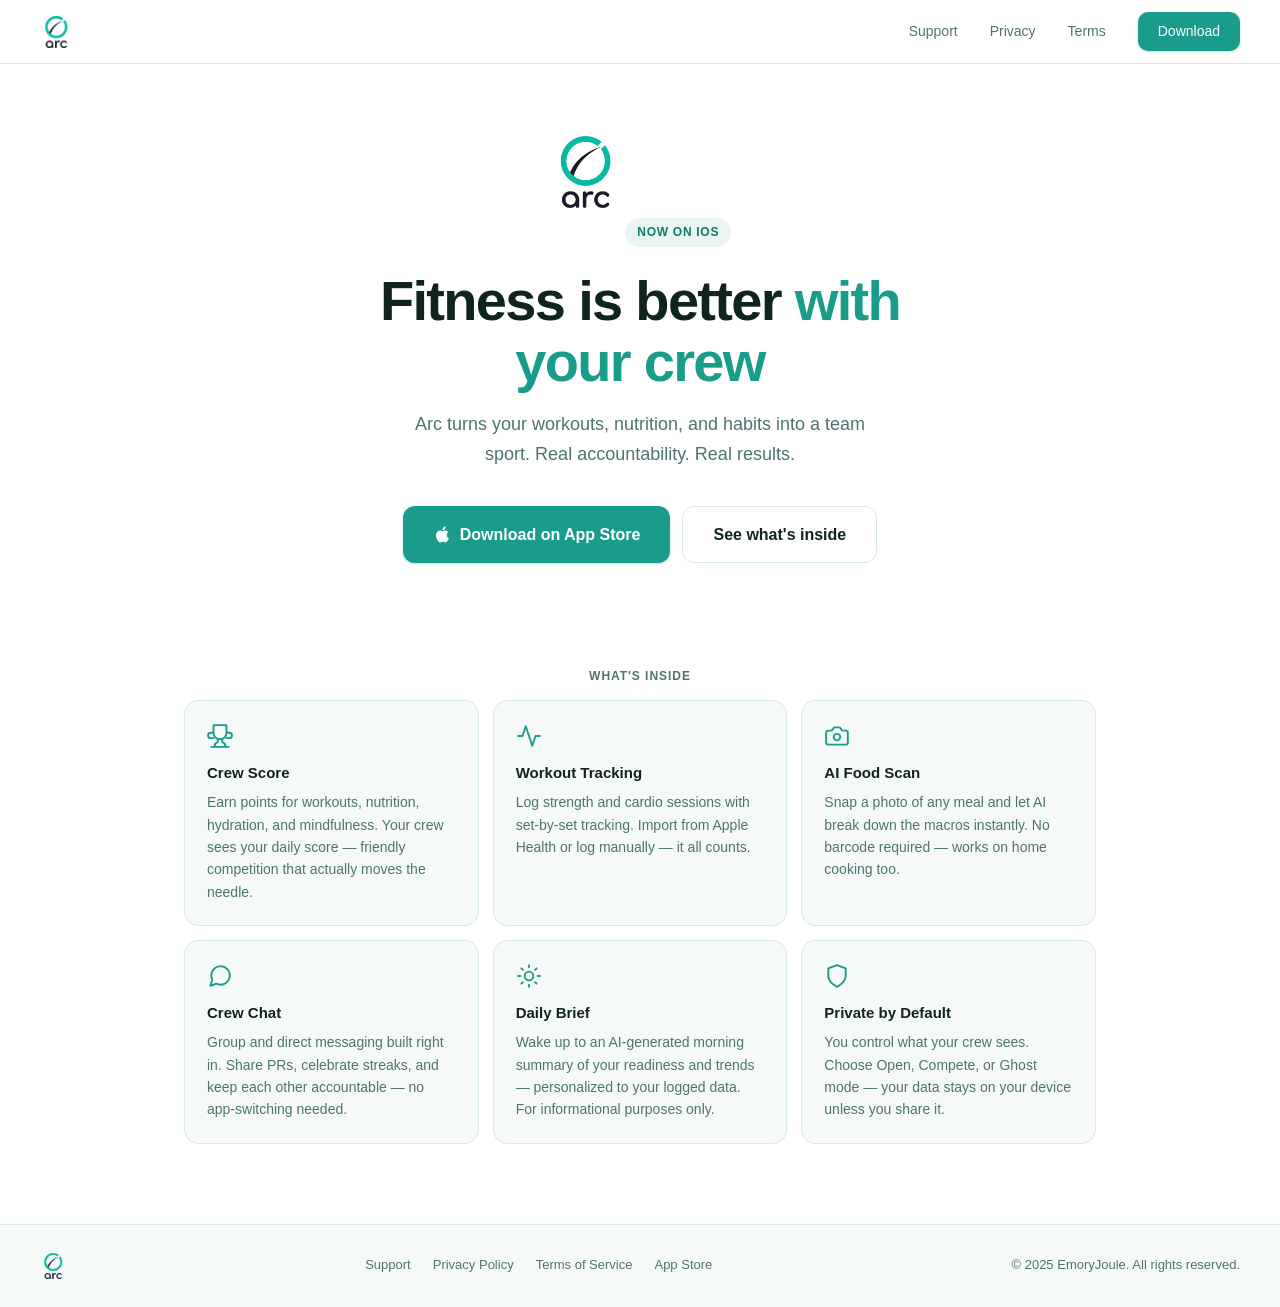
==== commit 5c6dbc01: "Light theme, transparent logo, hardened legal pages - Full light-theme redesign: white bg, light sur" ====
--- a/index.html
+++ b/index.html
@@ -34,14 +34,15 @@
   <p>Arc turns your workouts, nutrition, and habits into a team sport. Real accountability. Real results.</p>
   <div class="hero-actions">
     <a href="https://apps.apple.com/app/id6771915576" class="btn btn-primary btn-large">
-      <svg width="20" height="20" viewBox="0 0 24 24" fill="currentColor" aria-hidden="true"><path d="M18.71 19.5c-.83 1.24-1.71 2.45-3.05 2.47-1.34.03-1.77-.79-3.29-.79-1.53 0-2 .77-3.27.82-1.31.05-2.3-1.32-3.14-2.53C4.25 17 2.94 12.45 4.7 9.39c.87-1.52 2.43-2.48 4.12-2.51 1.28-.02 2.5.87 3.29.87.78 0 2.26-1.07 3.8-.91.65.03 2.47.26 3.64 1.98-.09.06-2.17 1.28-2.15 3.81.03 3.02 2.65 4.03 2.68 4.04-.03.07-.42 1.44-1.38 2.83M13 3.5c.73-.83 1.94-1.46 2.94-1.5.13 1.17-.34 2.35-1.04 3.19-.69.85-1.83 1.51-2.95 1.42-.15-1.15.41-2.35 1.05-3.11z"/></svg>
+      <svg width="19" height="19" viewBox="0 0 24 24" fill="currentColor" aria-hidden="true"><path d="M18.71 19.5c-.83 1.24-1.71 2.45-3.05 2.47-1.34.03-1.77-.79-3.29-.79-1.53 0-2 .77-3.27.82-1.31.05-2.3-1.32-3.14-2.53C4.25 17 2.94 12.45 4.7 9.39c.87-1.52 2.43-2.48 4.12-2.51 1.28-.02 2.5.87 3.29.87.78 0 2.26-1.07 3.8-.91.65.03 2.47.26 3.64 1.98-.09.06-2.17 1.28-2.15 3.81.03 3.02 2.65 4.03 2.68 4.04-.03.07-.42 1.44-1.38 2.83M13 3.5c.73-.83 1.94-1.46 2.94-1.5.13 1.17-.34 2.35-1.04 3.19-.69.85-1.83 1.51-2.95 1.42-.15-1.15.41-2.35 1.05-3.11z"/></svg>
       Download on App Store
     </a>
-    <a href="#features" class="btn btn-secondary btn-large">See what's inside</a>
+    <a href="#features" class="btn btn-outline btn-large">See what's inside</a>
   </div>
 </section>
 
 <section class="features" id="features">
+  <p class="features-label">What's inside</p>
 
   <div class="feature-card">
     <svg class="feature-icon" viewBox="0 0 24 24" fill="none" stroke="currentColor" stroke-width="1.75" stroke-linecap="round" stroke-linejoin="round" aria-hidden="true">
@@ -90,7 +91,7 @@
       <path d="m6.34 17.66-1.41 1.41"/><path d="m19.07 4.93-1.41 1.41"/>
     </svg>
     <h3>Daily Brief</h3>
-    <p>Wake up to an AI-generated morning summary of your readiness, trends, and what to focus on today — personalized to your data.</p>
+    <p>Wake up to an AI-generated morning summary of your readiness and trends — personalized to your logged data. For informational purposes only.</p>
   </div>
 
   <div class="feature-card">
--- a/style.css
+++ b/style.css
@@ -1,18 +1,17 @@
 :root {
-  --bg: #0a1a18;
-  --surface: #122220;
-  --surface2: #1a2e2c;
-  --border: #2a4542;
+  --bg: #ffffff;
+  --surface: #f5faf9;
+  --surface2: #eaf4f2;
+  --border: #d6eae8;
   --teal: #1a9c8a;
-  --teal-light: #22b89e;
-  --text: #f2f7f6;
-  --muted: #709790;
-  --amber: #f59e0b;
+  --teal-dark: #127a6a;
+  --teal-light: #eaf4f2;
+  --text: #0f2420;
+  --muted: #4d7470;
   --radius: 14px;
 }
 
 * { box-sizing: border-box; margin: 0; padding: 0; }
-
 html { scroll-behavior: smooth; }
 
 body {
@@ -24,33 +23,29 @@
 }
 
 a { color: var(--teal); text-decoration: none; }
-a:hover { color: var(--teal-light); }
+a:hover { color: var(--teal-dark); }
 
 /* ── Nav ── */
 nav {
   display: flex;
   align-items: center;
   justify-content: space-between;
-  padding: 16px 40px;
+  padding: 0 40px;
+  height: 64px;
   border-bottom: 1px solid var(--border);
-  background: var(--bg);
+  background: rgba(255,255,255,0.92);
+  backdrop-filter: blur(12px);
+  -webkit-backdrop-filter: blur(12px);
   position: sticky;
   top: 0;
   z-index: 100;
 }
 
 .nav-logo { display: flex; align-items: center; text-decoration: none; }
-.nav-logo img {
-  height: 36px;
-  width: auto;
-  background: white;
-  border-radius: 8px;
-  padding: 3px 10px;
-  display: block;
-}
+.nav-logo img { height: 32px; width: auto; display: block; }
 
 .nav-links { display: flex; gap: 32px; align-items: center; }
-.nav-links a { color: var(--muted); font-size: 14px; transition: color 0.2s; }
+.nav-links a { color: var(--muted); font-size: 14px; font-weight: 500; transition: color 0.15s; }
 .nav-links a:hover { color: var(--text); }
 
 /* ── Buttons ── */
@@ -58,158 +53,160 @@
   display: inline-flex;
   align-items: center;
   gap: 8px;
-  padding: 12px 24px;
-  border-radius: var(--radius);
+  padding: 11px 22px;
+  border-radius: 10px;
   font-size: 15px;
   font-weight: 600;
   cursor: pointer;
   border: none;
-  transition: opacity 0.2s, transform 0.1s;
+  transition: all 0.15s;
   text-decoration: none;
-}
-.btn:hover { opacity: 0.88; transform: translateY(-1px); }
+  white-space: nowrap;
+}
+.btn:hover { transform: translateY(-1px); }
 .btn:active { transform: translateY(0); }
 
-.btn-primary { background: var(--teal); color: #fff; }
+.btn-primary { background: var(--teal); color: #fff; box-shadow: 0 1px 3px rgba(26,156,138,0.3); }
+.btn-primary:hover { background: var(--teal-dark); box-shadow: 0 4px 12px rgba(26,156,138,0.35); }
+.btn-outline { background: transparent; color: var(--text); border: 1.5px solid var(--border); }
+.btn-outline:hover { border-color: var(--teal); color: var(--teal); background: var(--teal-light); }
 .btn-secondary { background: var(--surface2); color: var(--text); border: 1px solid var(--border); }
-.btn-large { padding: 16px 32px; font-size: 17px; border-radius: 16px; }
-
-/* Anchor-based buttons must override the global `a { color: var(--teal) }` rule */
+.btn-secondary:hover { background: var(--surface); }
+.btn-large { padding: 15px 30px; font-size: 16px; border-radius: 12px; }
+
+/* Override global `a` color for button links */
 a.btn-primary, a.btn-primary:visited, a.btn-primary:hover { color: #fff; }
+a.btn-outline, a.btn-outline:visited { color: var(--text); }
+a.btn-outline:hover { color: var(--teal); }
 a.btn-secondary, a.btn-secondary:visited, a.btn-secondary:hover { color: var(--text); }
 
 /* ── Hero ── */
 .hero {
-  max-width: 720px;
+  max-width: 680px;
   margin: 0 auto;
-  padding: 80px 24px 60px;
+  padding: 72px 24px 64px;
   text-align: center;
 }
 
 .hero-logo {
-  height: 80px;
+  height: 72px;
   width: auto;
-  background: white;
-  border-radius: 16px;
-  padding: 8px 20px;
-  margin-bottom: 32px;
   display: inline-block;
+  margin-bottom: 28px;
 }
 
 .hero-badge {
-  display: inline-block;
-  background: var(--surface2);
-  border: 1px solid var(--border);
-  color: var(--teal);
+  display: inline-flex;
+  align-items: center;
+  gap: 6px;
+  background: var(--teal-light);
+  color: var(--teal-dark);
+  font-size: 12px;
+  font-weight: 600;
+  letter-spacing: 0.06em;
+  text-transform: uppercase;
+  padding: 5px 12px;
+  border-radius: 100px;
+  margin-bottom: 24px;
+}
+
+h1 {
+  font-size: clamp(38px, 5.5vw, 56px);
+  font-weight: 800;
+  line-height: 1.08;
+  letter-spacing: -0.03em;
+  color: var(--text);
+  margin-bottom: 18px;
+}
+
+h1 span { color: var(--teal); }
+
+.hero > p {
+  font-size: 18px;
+  color: var(--muted);
+  margin-bottom: 36px;
+  max-width: 460px;
+  margin-left: auto;
+  margin-right: auto;
+  line-height: 1.65;
+}
+
+.hero-actions { display: flex; gap: 12px; justify-content: center; flex-wrap: wrap; }
+
+/* ── Feature grid ── */
+.features {
+  max-width: 960px;
+  margin: 0 auto;
+  padding: 32px 24px 80px;
+  display: grid;
+  grid-template-columns: repeat(auto-fit, minmax(268px, 1fr));
+  gap: 14px;
+}
+
+.features-label {
+  text-align: center;
   font-size: 12px;
   font-weight: 600;
   letter-spacing: 0.08em;
   text-transform: uppercase;
-  padding: 6px 14px;
-  border-radius: 100px;
-  margin-bottom: 24px;
-}
-
-h1 {
-  font-size: clamp(36px, 6vw, 56px);
-  font-weight: 800;
-  line-height: 1.1;
-  letter-spacing: -0.02em;
-  margin-bottom: 20px;
-}
-
-h1 span { color: var(--teal); }
-
-.hero p {
-  font-size: 18px;
   color: var(--muted);
-  margin-bottom: 40px;
-  max-width: 500px;
-  margin-left: auto;
-  margin-right: auto;
-}
-
-.hero-actions { display: flex; gap: 12px; justify-content: center; flex-wrap: wrap; }
-
-/* ── Feature grid ── */
-.features {
-  max-width: 960px;
-  margin: 0 auto;
-  padding: 40px 24px 80px;
-  display: grid;
-  grid-template-columns: repeat(auto-fit, minmax(260px, 1fr));
-  gap: 16px;
+  padding-top: 8px;
+  padding-bottom: 0;
+  grid-column: 1 / -1;
 }
 
 .feature-card {
   background: var(--surface);
   border: 1px solid var(--border);
   border-radius: var(--radius);
-  padding: 24px;
+  padding: 22px;
 }
 
 .feature-icon {
-  width: 28px;
-  height: 28px;
+  width: 26px;
+  height: 26px;
   color: var(--teal);
-  margin-bottom: 14px;
+  margin-bottom: 12px;
   display: block;
 }
 
-.feature-card h3 {
-  font-size: 16px;
-  font-weight: 700;
-  margin-bottom: 8px;
-  color: var(--text);
-}
-
-.feature-card p {
-  font-size: 14px;
-  color: var(--muted);
-  line-height: 1.6;
-}
+.feature-card h3 { font-size: 15px; font-weight: 700; margin-bottom: 6px; color: var(--text); }
+.feature-card p { font-size: 14px; color: var(--muted); line-height: 1.6; }
 
 /* ── Content pages ── */
 .content-page {
-  max-width: 720px;
+  max-width: 700px;
   margin: 0 auto;
-  padding: 60px 24px 80px;
-}
-
-.content-page h1 { font-size: 36px; font-weight: 800; margin-bottom: 8px; text-align: left; }
-.content-page .updated { color: var(--muted); font-size: 14px; margin-bottom: 40px; }
-.content-page h2 { font-size: 20px; font-weight: 700; margin-top: 40px; margin-bottom: 12px; color: var(--text); }
-.content-page h3 { font-size: 16px; font-weight: 600; margin-top: 24px; margin-bottom: 8px; color: var(--text); }
-.content-page p { color: var(--muted); margin-bottom: 16px; line-height: 1.7; }
-.content-page ul, .content-page ol { padding-left: 20px; color: var(--muted); margin-bottom: 16px; }
-.content-page li { margin-bottom: 8px; line-height: 1.6; }
+  padding: 56px 24px 80px;
+}
+
+.content-page h1 { font-size: 34px; font-weight: 800; margin-bottom: 6px; letter-spacing: -0.02em; }
+.content-page .updated { color: var(--muted); font-size: 14px; margin-bottom: 36px; }
+.content-page h2 { font-size: 19px; font-weight: 700; margin-top: 36px; margin-bottom: 10px; color: var(--text); }
+.content-page h3 { font-size: 15px; font-weight: 600; margin-top: 22px; margin-bottom: 7px; color: var(--text); }
+.content-page p { color: var(--muted); margin-bottom: 14px; line-height: 1.7; font-size: 15px; }
+.content-page ul, .content-page ol { padding-left: 20px; color: var(--muted); margin-bottom: 14px; }
+.content-page li { margin-bottom: 7px; line-height: 1.65; font-size: 15px; }
 .content-page a { color: var(--teal); }
-.content-divider { border: none; border-top: 1px solid var(--border); margin: 40px 0; }
+.content-divider { border: none; border-top: 1px solid var(--border); margin: 36px 0; }
 
 /* ── Support cards ── */
 .support-grid {
   display: grid;
   grid-template-columns: repeat(auto-fit, minmax(280px, 1fr));
-  gap: 16px;
-  margin-top: 32px;
+  gap: 14px;
+  margin-top: 28px;
 }
 
 .support-card {
   background: var(--surface);
   border: 1px solid var(--border);
   border-radius: var(--radius);
-  padding: 24px;
-}
-
-.support-icon {
-  width: 28px;
-  height: 28px;
-  color: var(--teal);
-  margin-bottom: 12px;
-  display: block;
-}
-
-.support-card h3 { font-size: 16px; font-weight: 700; margin-bottom: 8px; color: var(--text); }
+  padding: 22px;
+}
+
+.support-icon { width: 26px; height: 26px; color: var(--teal); margin-bottom: 12px; display: block; }
+.support-card h3 { font-size: 15px; font-weight: 700; margin-bottom: 7px; color: var(--text); }
 .support-card p { color: var(--muted); font-size: 14px; margin-bottom: 16px; }
 
 /* ── Join page ── */
@@ -221,27 +218,30 @@
   justify-content: center;
   padding: 40px 24px;
   text-align: center;
+  background: var(--surface);
 }
 
 .join-card {
-  background: var(--surface);
+  background: var(--bg);
   border: 1px solid var(--border);
   border-radius: 20px;
   padding: 40px 32px;
-  max-width: 440px;
+  max-width: 420px;
   width: 100%;
-}
-
-.join-emoji { font-size: 48px; margin-bottom: 16px; display: block; }
-.join-card h1 { font-size: 26px; font-weight: 800; margin-bottom: 8px; text-align: center; }
-.join-card .from { font-size: 15px; color: var(--muted); margin-bottom: 32px; }
+  box-shadow: 0 4px 24px rgba(0,0,0,0.06);
+}
+
+.join-emoji { font-size: 44px; margin-bottom: 14px; display: block; }
+.join-card h1 { font-size: 24px; font-weight: 800; margin-bottom: 8px; text-align: center; }
+.join-card .from { font-size: 15px; color: var(--muted); margin-bottom: 28px; }
 .join-card .from strong { color: var(--text); }
-.join-actions { display: flex; flex-direction: column; gap: 12px; }
-.join-note { margin-top: 20px; font-size: 13px; color: var(--muted); }
+.join-actions { display: flex; flex-direction: column; gap: 10px; }
+.join-note { margin-top: 18px; font-size: 13px; color: var(--muted); }
 
 /* ── Footer ── */
 footer {
   border-top: 1px solid var(--border);
+  background: var(--surface);
   padding: 28px 40px;
   display: flex;
   align-items: center;
@@ -251,27 +251,22 @@
 }
 
 .footer-logo { display: flex; align-items: center; text-decoration: none; }
-.footer-logo img {
-  height: 28px;
-  width: auto;
-  background: white;
-  border-radius: 6px;
-  padding: 2px 7px;
-  display: block;
-}
-
-.footer-links { display: flex; gap: 24px; flex-wrap: wrap; }
-.footer-links a { color: var(--muted); font-size: 13px; transition: color 0.2s; }
+.footer-logo img { height: 26px; width: auto; display: block; }
+
+.footer-links { display: flex; gap: 22px; flex-wrap: wrap; }
+.footer-links a { color: var(--muted); font-size: 13px; font-weight: 500; transition: color 0.15s; }
 .footer-links a:hover { color: var(--text); }
+
 .footer-copy { color: var(--muted); font-size: 13px; }
 
 /* ── Responsive ── */
-@media (max-width: 600px) {
-  nav { padding: 12px 20px; }
-  .nav-links { gap: 16px; }
-  footer { padding: 24px 20px; flex-direction: column; align-items: flex-start; }
-  .hero { padding: 52px 20px 36px; }
-  .hero-logo { height: 64px; }
-  .features { padding: 20px 20px 60px; }
+@media (max-width: 640px) {
+  nav { padding: 0 20px; }
+  .nav-links { gap: 18px; }
+  .nav-links a[href="/support"], .nav-links a[href="/privacy"], .nav-links a[href="/terms"] { display: none; }
+  footer { padding: 24px 20px; flex-direction: column; align-items: flex-start; gap: 14px; }
+  .hero { padding: 52px 20px 48px; }
+  .hero-logo { height: 56px; }
+  .features { padding: 16px 16px 60px; }
   .content-page { padding: 40px 20px 60px; }
 }
